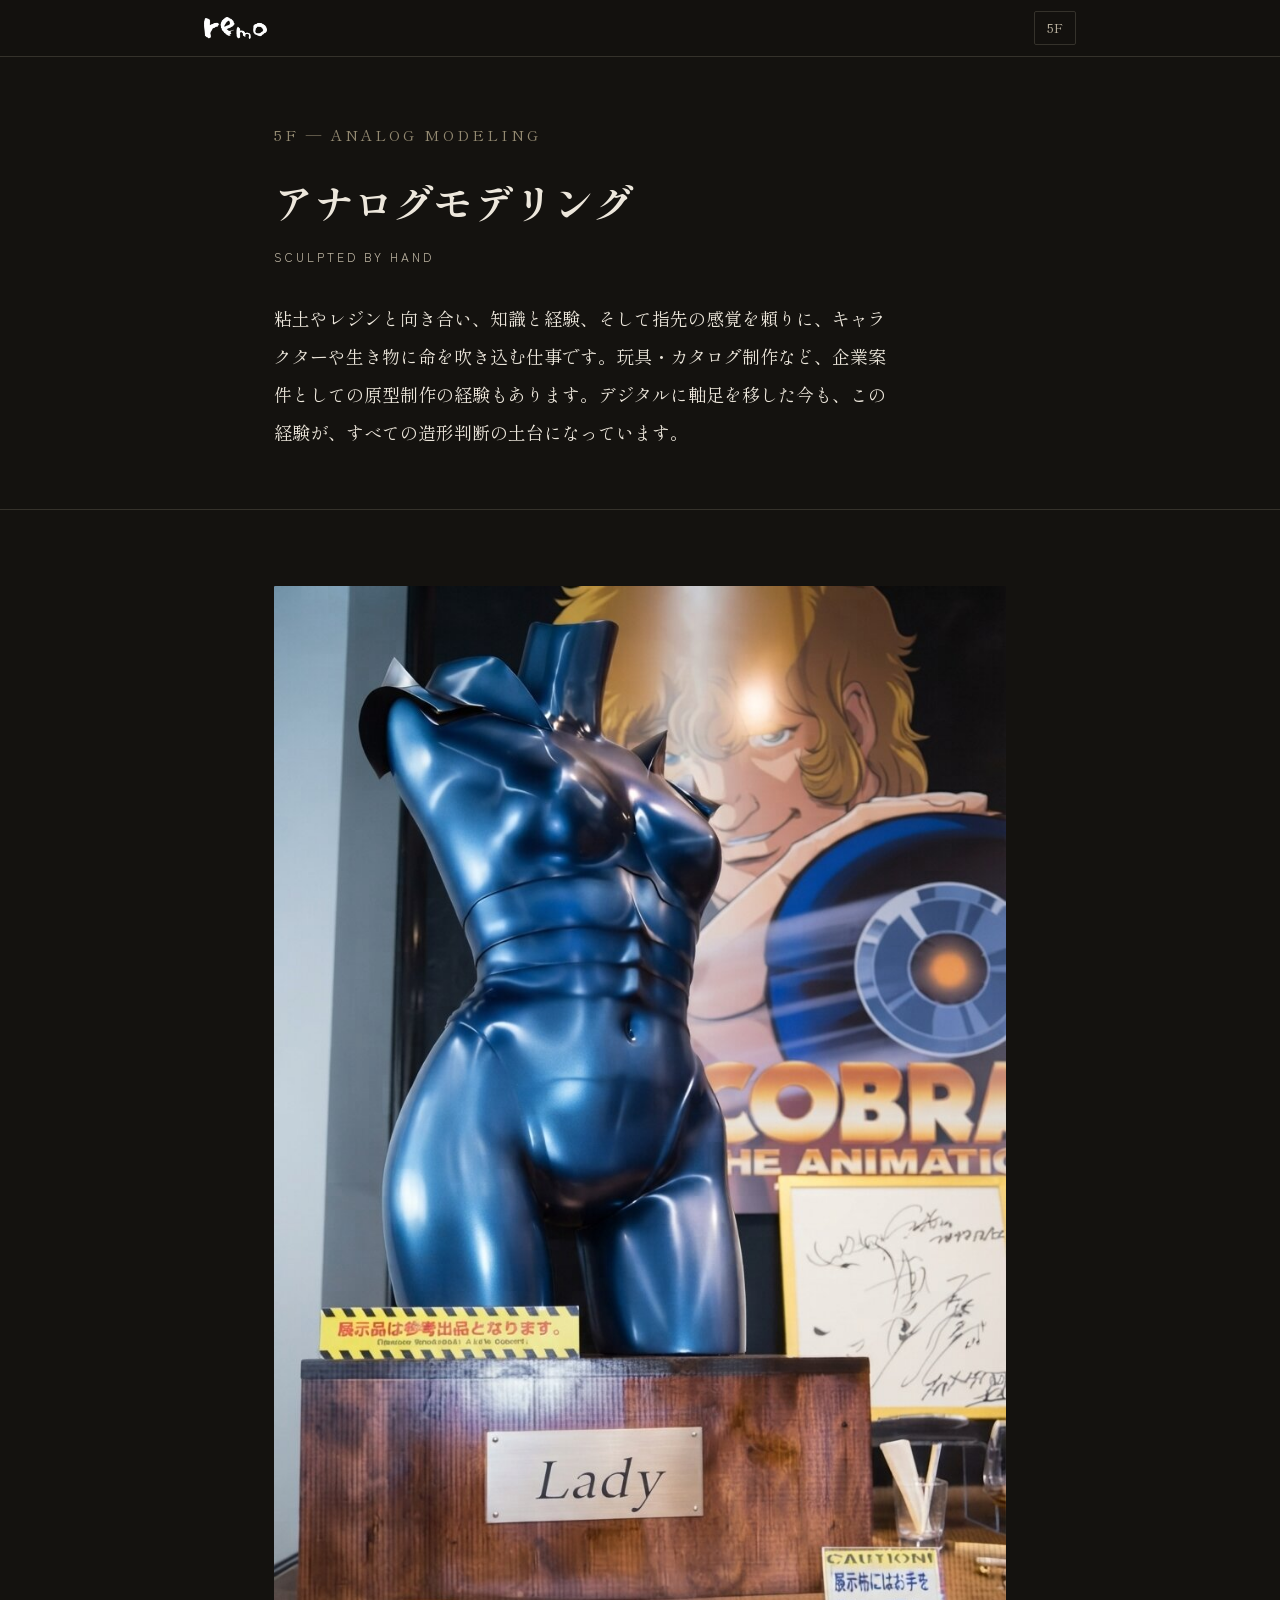
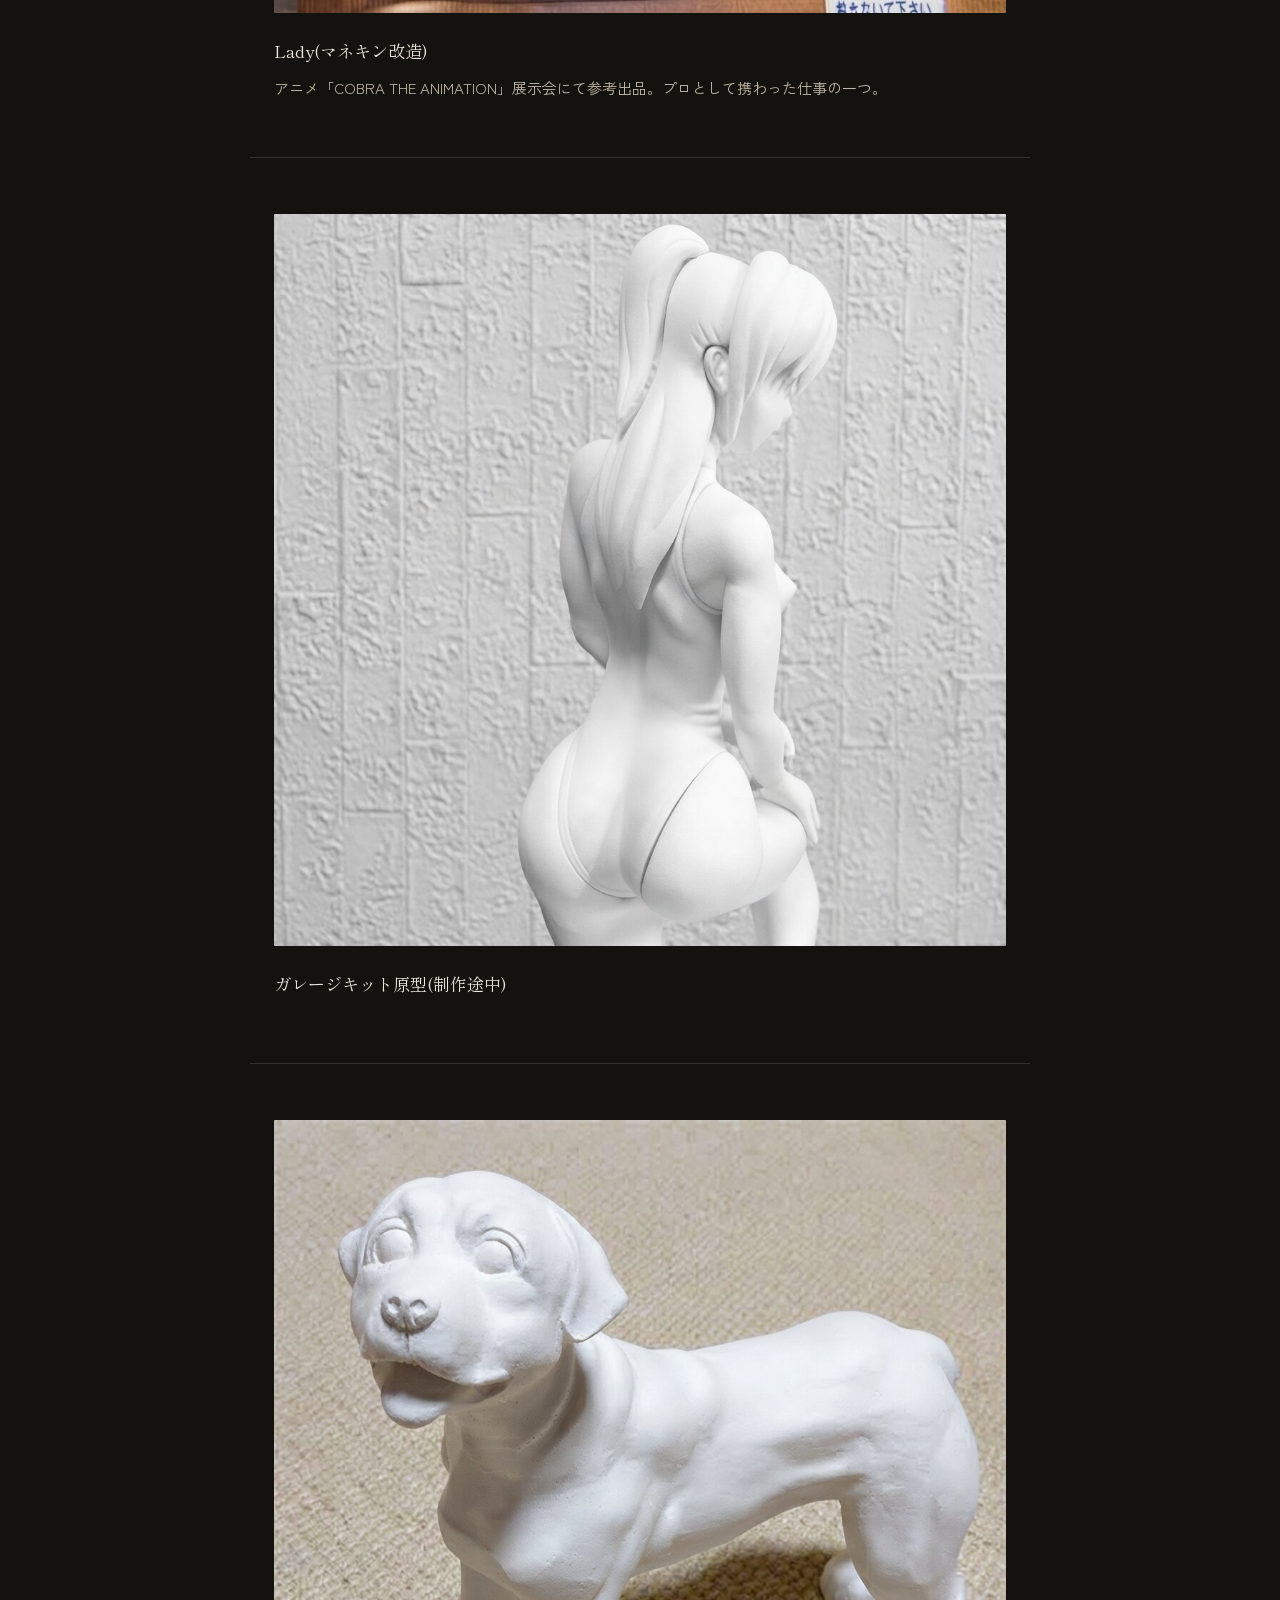
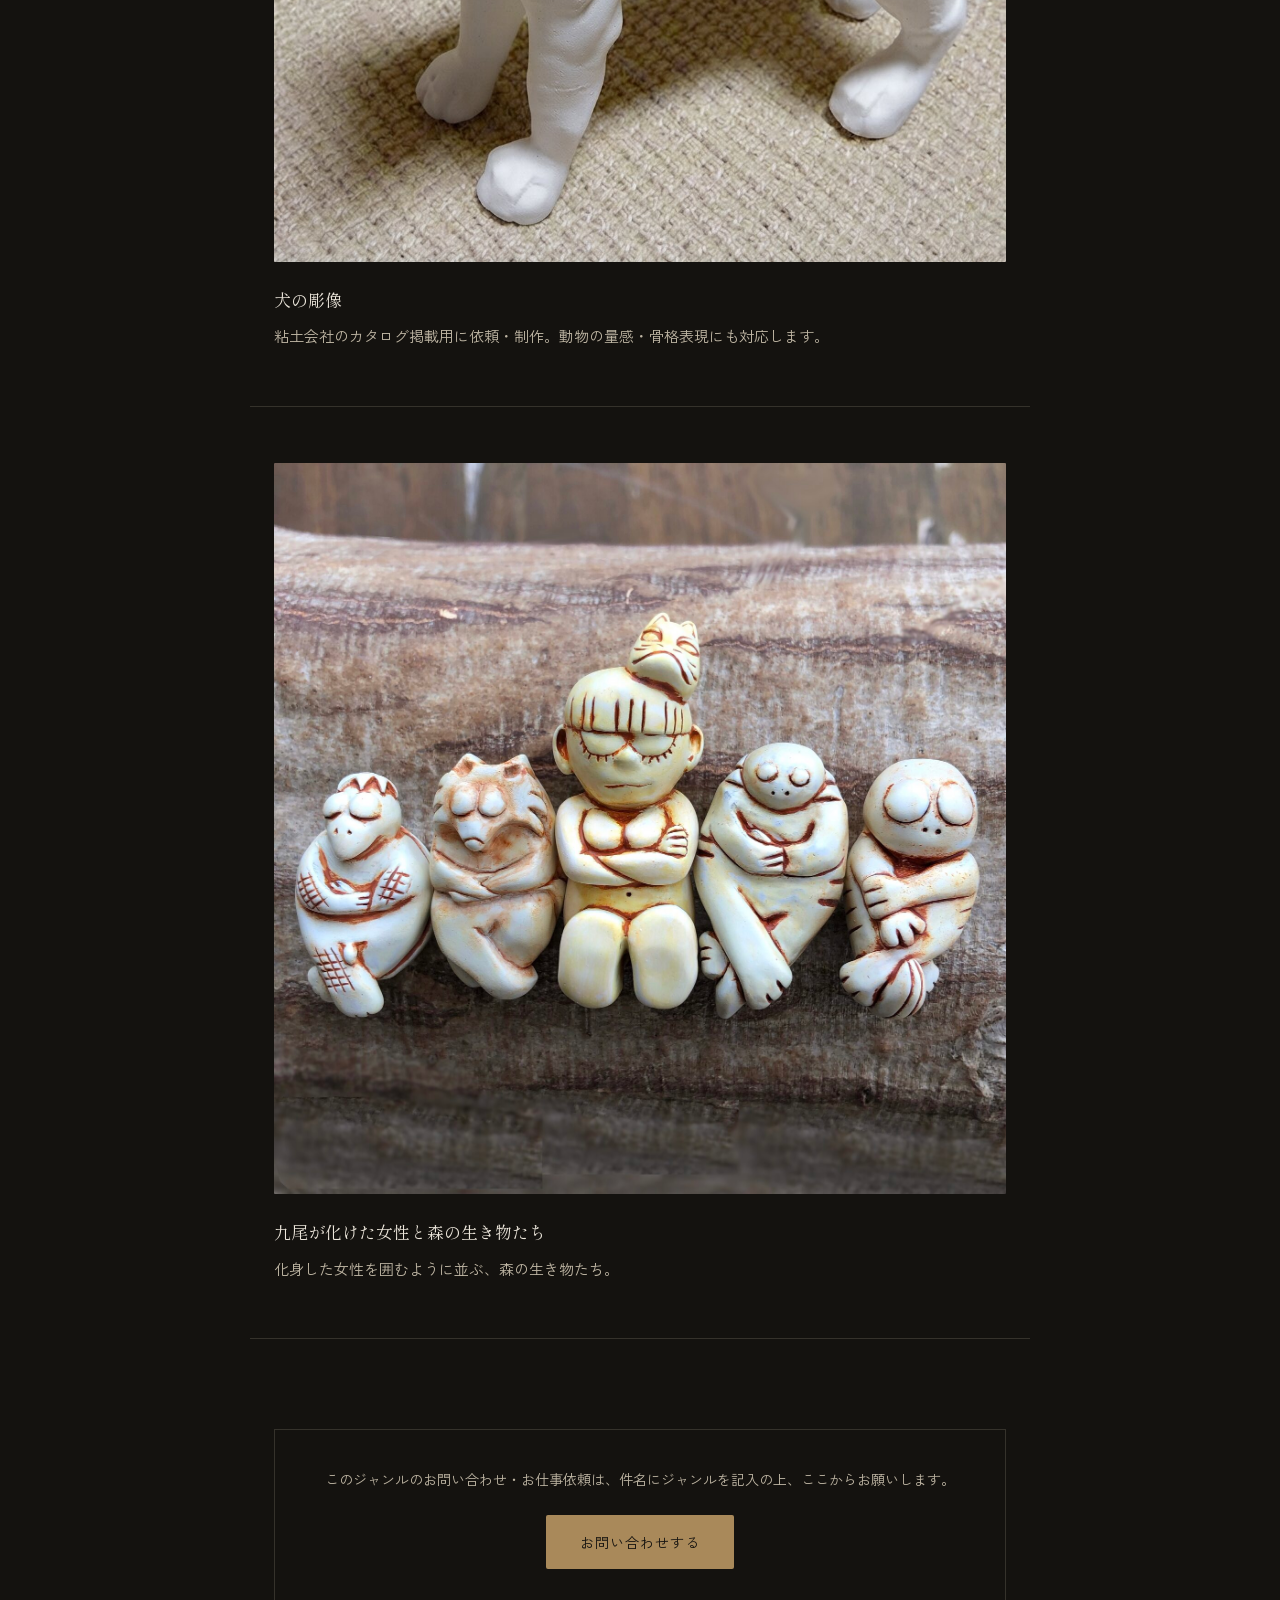
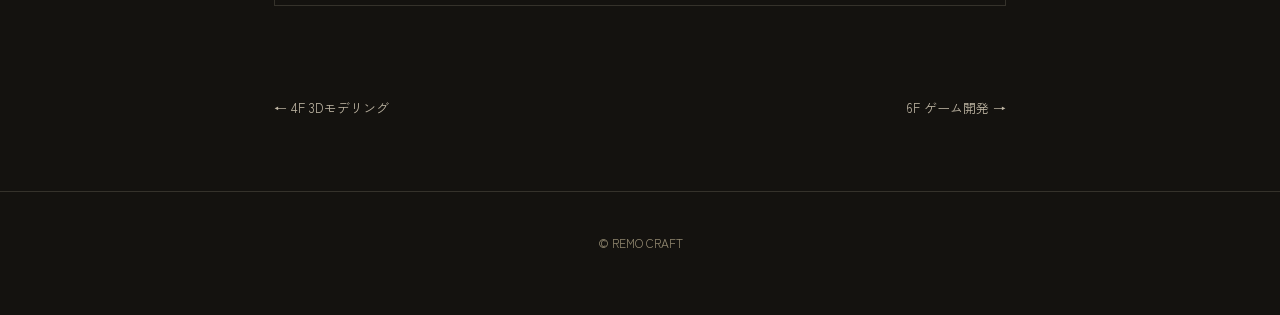
==== floors/analog-modeling.html @ 9d2c42b4 "Add files via upload" ====
<!DOCTYPE html>
<html lang="ja">
<head>
<meta charset="UTF-8">
<meta name="viewport" content="width=device-width, initial-scale=1.0">
<title>アナログモデリング | REMO CRAFT</title>
<link rel="preconnect" href="https://fonts.googleapis.com">
<link rel="preconnect" href="https://fonts.gstatic.com" crossorigin>
<link href="https://fonts.googleapis.com/css2?family=Caveat:wght@600&family=Shippori+Mincho:wght@500;700&family=Zen+Kaku+Gothic+New:wght@400;500&display=swap" rel="stylesheet">
<link rel="stylesheet" href="../assets/style.css">
</head>
<body>

<header class="site-header">
  <div class="wrap">
    <a href="../index.html" class="brand-mark"><img src="../assets/images/remo-logo.png" alt="remo"></a>
    <span class="floor-tag">5F</span>
  </div>
</header>

<section class="floor-hero">
  <div class="wrap">
    <p class="floor-num">5F ― ANALOG MODELING</p>
    <h1 class="floor-title-jp">アナログモデリング</h1>
    <p class="floor-title-en">SCULPTED BY HAND</p>
    <p class="lead">粘土やレジンと向き合い、知識と経験、そして指先の感覚を頼りに、キャラクターや生き物に命を吹き込む仕事です。玩具・カタログ制作など、企業案件としての原型制作の経験もあります。デジタルに軸足を移した今も、この経験が、すべての造形判断の土台になっています。</p>
  </div>
</section>

<section class="works">

  <article class="work">
    <img src="../assets/images/analog_lady_torso.jpg" alt="Ladyと題されたメタリックブルーのトルソー、COBRA THE ANIMATIONの展示会にて">
    <div>
      <p class="work-caption-title">Lady(マネキン改造)</p>
      <p class="work-caption-text">アニメ「COBRA THE ANIMATION」展示会にて参考出品。プロとして携わった仕事の一つ。</p>
    </div>
  </article>

  <article class="work">
    <img src="../assets/images/analog_garage_kit.jpg" alt="制作途中のガレージキット原型、白い状態の女性フィギュア">
    <div>
      <p class="work-caption-title">ガレージキット原型(制作途中)</p>
      <p class="work-caption-text"></p>
    </div>
  </article>

  <article class="work">
    <img src="../assets/images/analog_dog.jpg" alt="白い犬の彫像">
    <div>
      <p class="work-caption-title">犬の彫像</p>
      <p class="work-caption-text">粘土会社のカタログ掲載用に依頼・制作。動物の量感・骨格表現にも対応します。</p>
    </div>
  </article>

  <article class="work">
    <img src="../assets/images/analog_modeling04.jpg" alt="九尾が化けた女性を囲む森の生き物たちの原型">
    <div>
      <p class="work-caption-title">九尾が化けた女性と森の生き物たち</p>
      <p class="work-caption-text">化身した女性を囲むように並ぶ、森の生き物たち。</p>
    </div>
  </article>

</section>

<section class="cta">
  <div class="cta-box">
    <p>このジャンルのお問い合わせ・お仕事依頼は、件名にジャンルを記入の上、ここからお願いします。</p>
    <a class="cta-button" href="mailto:sun00shigeki@yahoo.co.jp?subject=【アナログモデリング】お問い合わせ">お問い合わせする</a>
  </div>
</section>

<div class="floor-nav">
  <a href="3d-modeling.html">← 4F 3Dモデリング</a>
  <a href="game.html">6F ゲーム開発 →</a>
</div>

<footer class="site-footer">© REMO CRAFT</footer>

</body>
</html>
---- assets/style.css ----
/* ==========================================================================
   REMO CRAFT — Museum Floor Directory
   Design tokens
   ========================================================================== */

:root{
  --bg:        #14120f;   /* gallery wall, warm near-black */
  --bg-panel:  #1c1a16;   /* slightly raised panel */
  --line:      #35322b;   /* hairline dividers */
  --ink:       #ede7dc;   /* warm off-white text */
  --ink-dim:   #bfb6a4;   /* muted secondary text */
  --ink-faint: #948a72;   /* floor numbers, tertiary */
  --silver:    #c7cbd1;   /* pewter accent — ties to silver jewelry */
  --silver-dim:#7d8188;
  --brass:     #a9895a;   /* rare warm accent, CTA */
  --brass-ink: #14120f;

  --serif: "Shippori Mincho", serif;
  --sans:  "Zen Kaku Gothic New", sans-serif;
  --hand:  "Caveat", cursive;

  --max: 780px;
  --gutter: 24px;
}

*{ box-sizing: border-box; }

html{ scroll-behavior: smooth; }

body{
  margin: 0;
  background: var(--bg);
  color: var(--ink);
  font-family: var(--sans);
  font-size: 17px;
  line-height: 1.9;
  -webkit-font-smoothing: antialiased;
}

@media (prefers-reduced-motion: reduce){
  html{ scroll-behavior: auto; }
  *{ animation: none !important; transition: none !important; }
}

img{ max-width: 100%; display: block; }

a{ color: inherit; }

.wrap{
  max-width: var(--max);
  margin: 0 auto;
  padding: 0 var(--gutter);
}

/* ---------- header / floor nav ---------- */

.site-header{
  position: sticky;
  top: 0;
  z-index: 10;
  background: rgba(20,18,15,0.92);
  backdrop-filter: blur(6px);
  border-bottom: 1px solid var(--line);
}

.site-header .wrap{
  display: flex;
  align-items: center;
  justify-content: space-between;
  height: 56px;
  max-width: 920px;
}

.brand-mark{
  display: block;
  text-decoration: none;
}

.brand-mark img{
  height: 22px;
  width: auto;
  display: block;
}

.floor-tag{
  font-family: var(--serif);
  font-size: 13px;
  color: var(--ink-dim);
  border: 1px solid var(--line);
  padding: 4px 12px;
  border-radius: 2px;
}

/* ---------- hero (top page) ---------- */

.hero{
  min-height: 78vh;
  display: flex;
  flex-direction: column;
  align-items: center;
  justify-content: center;
  text-align: center;
  padding: 80px var(--gutter) 60px;
  border-bottom: 1px solid var(--line);
}

.hero .logo{
  margin: 0;
  width: min(70vw, 420px);
}

.hero .presented{
  margin-top: 18px;
  font-size: 12px;
  letter-spacing: 4px;
  color: var(--ink-faint);
}

.hero-copy{
  max-width: 640px;
  margin: 56px auto 0;
  padding: 0 var(--gutter);
  text-align: left;
}

.hero-copy p{
  font-family: var(--serif);
  font-size: 19px;
  line-height: 2.05;
  color: var(--ink);
  margin: 0 0 6px;
}

.hero-copy .credit{
  font-family: var(--sans);
  font-size: 13px;
  color: var(--ink-dim);
  margin-top: 22px;
}

/* ---------- floor directory (top page list) ---------- */

.directory{
  padding: 70px 0 100px;
}

.directory-title{
  font-family: var(--serif);
  font-size: 14px;
  letter-spacing: 3px;
  color: var(--ink-faint);
  margin: 0 0 8px;
  padding: 0 var(--gutter);
  max-width: 920px;
  margin-left: auto;
  margin-right: auto;
}

.directory-list{
  max-width: 920px;
  margin: 0 auto;
  border-top: 1px solid var(--line);
}

.directory-row{
  display: grid;
  grid-template-columns: 64px 1fr auto;
  align-items: baseline;
  gap: 18px;
  padding: 26px var(--gutter);
  border-bottom: 1px solid var(--line);
  text-decoration: none;
  color: var(--ink);
  transition: background 0.2s ease;
}

.directory-row:hover{ background: var(--bg-panel); }
.directory-row:hover .row-en{ color: var(--silver); }

.row-num{
  font-family: var(--serif);
  font-size: 22px;
  color: var(--ink-faint);
}

.row-text{ min-width: 0; }

.row-jp{
  font-family: var(--serif);
  font-size: 20px;
}

.row-en{
  display: block;
  font-size: 12px;
  letter-spacing: 2px;
  color: var(--ink-dim);
  margin-top: 4px;
  transition: color 0.2s ease;
}

.row-hook{
  font-size: 14px;
  color: var(--ink-dim);
  text-align: right;
  max-width: 220px;
  display: none;
}

@media (min-width: 640px){
  .row-hook{ display: block; }
}

/* ---------- floor page ---------- */

.floor-hero{
  padding: 64px var(--gutter) 40px;
  border-bottom: 1px solid var(--line);
}

.floor-hero .wrap{ max-width: var(--max); }

.floor-num{
  font-family: var(--serif);
  font-size: 15px;
  letter-spacing: 3px;
  color: var(--ink-faint);
  margin: 0 0 14px;
}

.floor-title-jp{
  font-family: var(--serif);
  font-size: clamp(28px, 5vw, 40px);
  margin: 0 0 6px;
}

.floor-title-en{
  font-size: 12px;
  letter-spacing: 3px;
  color: var(--ink-dim);
  margin: 0 0 32px;
}

.lead{
  font-family: var(--serif);
  font-size: 18px;
  line-height: 2.1;
  color: var(--ink);
  max-width: 620px;
}

/* gallery of works */

.works{
  padding: 20px 0 30px;
}

.work{
  max-width: var(--max);
  margin: 0 auto;
  padding: 56px var(--gutter);
  border-bottom: 1px solid var(--line);
  display: grid;
  gap: 22px;
}

.work img, .work .placeholder{
  border-radius: 1px;
}

.work .placeholder{
  width: 100%;
  aspect-ratio: 4/3;
  background: var(--bg-panel);
  border: 1px dashed var(--line);
  display: flex;
  align-items: center;
  justify-content: center;
  color: var(--ink-faint);
  font-size: 13px;
  text-align: center;
  padding: 20px;
}

.work-caption-title{
  font-family: var(--serif);
  font-size: 17px;
  margin: 0 0 6px;
}

.work-caption-text{
  font-size: 15px;
  color: var(--ink-dim);
  line-height: 1.85;
  margin: 0;
}

/* image grid for multi-photo entries */

.work-grid{
  display: grid;
  grid-template-columns: repeat(2, 1fr);
  gap: 8px;
}

.work-grid img{ width: 100%; height: 100%; object-fit: cover; aspect-ratio: 1; }

/* ---------- contact CTA ---------- */

.cta{
  max-width: var(--max);
  margin: 0 auto;
  padding: 60px var(--gutter) 90px;
}

.cta-box{
  border: 1px solid var(--line);
  padding: 36px 30px;
  text-align: center;
}

.cta-box p{
  font-size: 14px;
  color: var(--ink-dim);
  line-height: 1.9;
  margin: 0 0 22px;
}

.cta-button{
  display: inline-block;
  font-family: var(--sans);
  font-size: 14px;
  letter-spacing: 1px;
  color: var(--brass-ink);
  background: var(--brass);
  padding: 14px 34px;
  text-decoration: none;
  border-radius: 2px;
  transition: opacity 0.2s ease;
}

.cta-button:hover{ opacity: 0.85; }

.floor-nav{
  display: flex;
  justify-content: space-between;
  max-width: var(--max);
  margin: 0 auto;
  padding: 0 var(--gutter) 70px;
  font-size: 13px;
  color: var(--ink-dim);
}

.floor-nav a{ text-decoration: none; color: var(--ink-dim); }
.floor-nav a:hover{ color: var(--silver); }

/* ---------- profile floor ---------- */

.profile-grid{
  max-width: var(--max);
  margin: 0 auto;
  padding: 20px var(--gutter) 40px;
  display: grid;
  gap: 34px;
}

@media (min-width: 640px){
  .profile-grid{
    grid-template-columns: 220px 1fr;
    align-items: start;
  }
}

.profile-photo-img{
  width: 100%;
  aspect-ratio: 1;
  object-fit: cover;
  border: 1px solid var(--line);
}

.profile-name{
  font-family: var(--serif);
  font-size: 20px;
  color: var(--ink);
  margin: 0 0 20px;
}

.profile-body p{
  font-size: 15px;
  color: var(--ink);
  line-height: 1.95;
}

/* ---------- links floor ---------- */

.link-list{
  max-width: var(--max);
  margin: 0 auto;
  padding: 10px var(--gutter) 40px;
  border-top: 1px solid var(--line);
}

.link-row{
  display: flex;
  align-items: center;
  gap: 20px;
  padding: 20px 0;
  border-bottom: 1px solid var(--line);
  text-decoration: none;
  color: var(--ink);
}

.link-logo{
  width: 72px;
  height: 72px;
  object-fit: contain;
  background: #fff;
  border-radius: 2px;
  flex-shrink: 0;
  padding: 4px;
}

.link-row:hover .link-name{ color: var(--silver); }

.link-name{
  font-family: var(--serif);
  font-size: 19px;
  transition: color 0.2s ease;
}

.link-desc{
  font-size: 14px;
  color: var(--ink-dim);
  margin-top: 6px;
}

/* ---------- footer ---------- */

.site-footer{
  text-align: center;
  padding: 40px var(--gutter) 60px;
  font-size: 12px;
  color: var(--ink-faint);
  border-top: 1px solid var(--line);
}
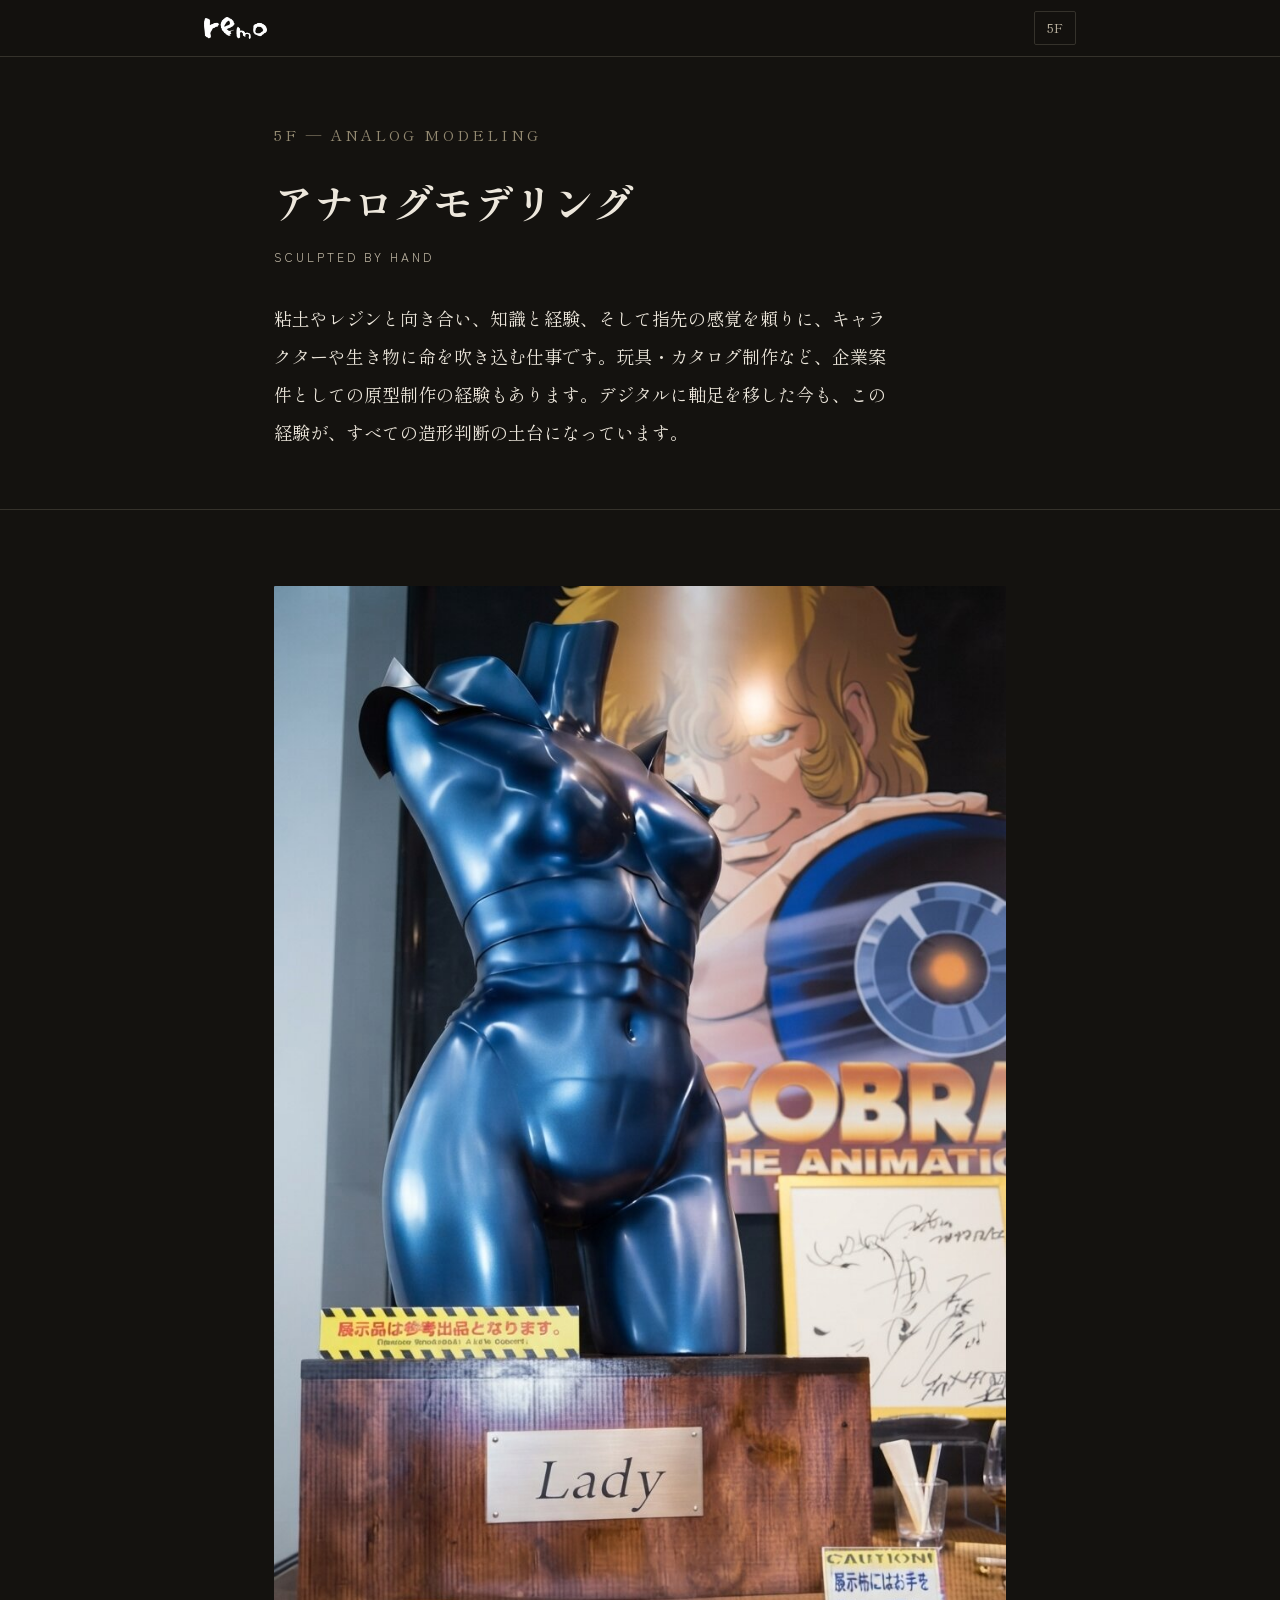
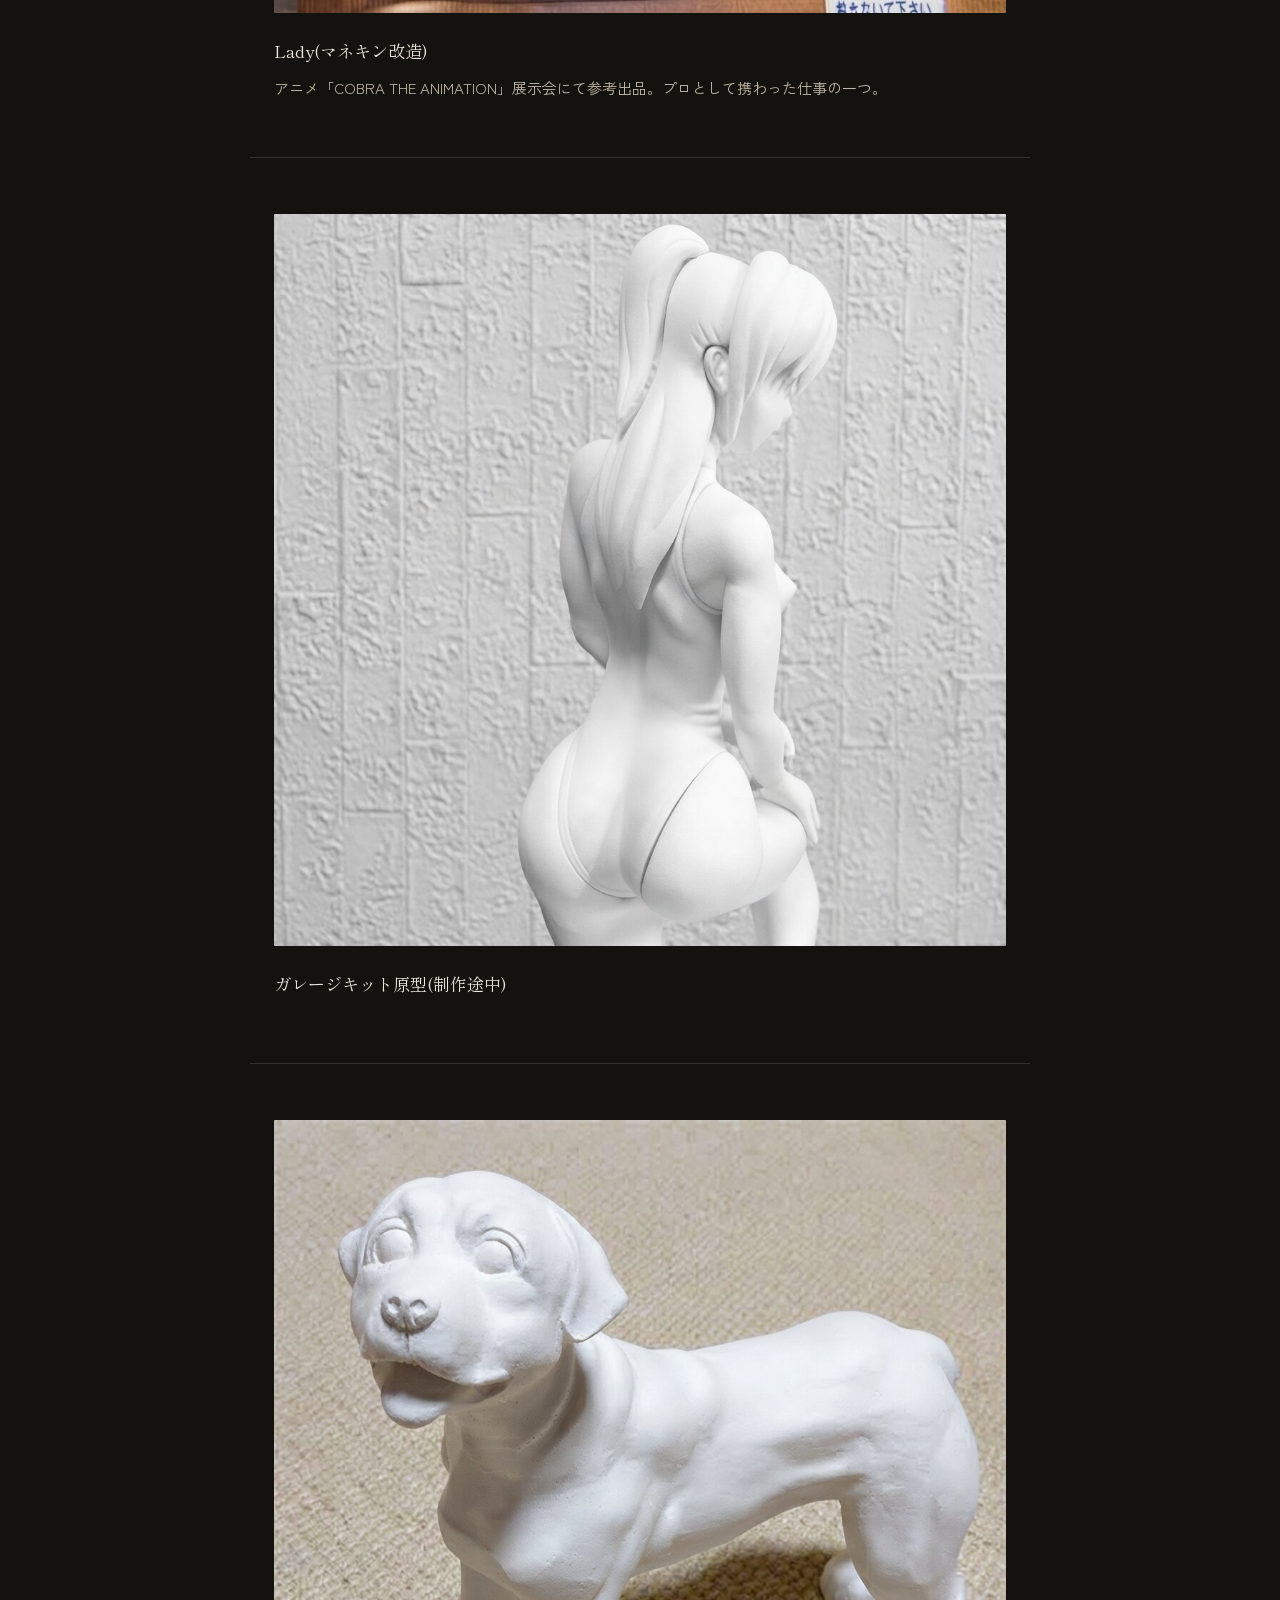
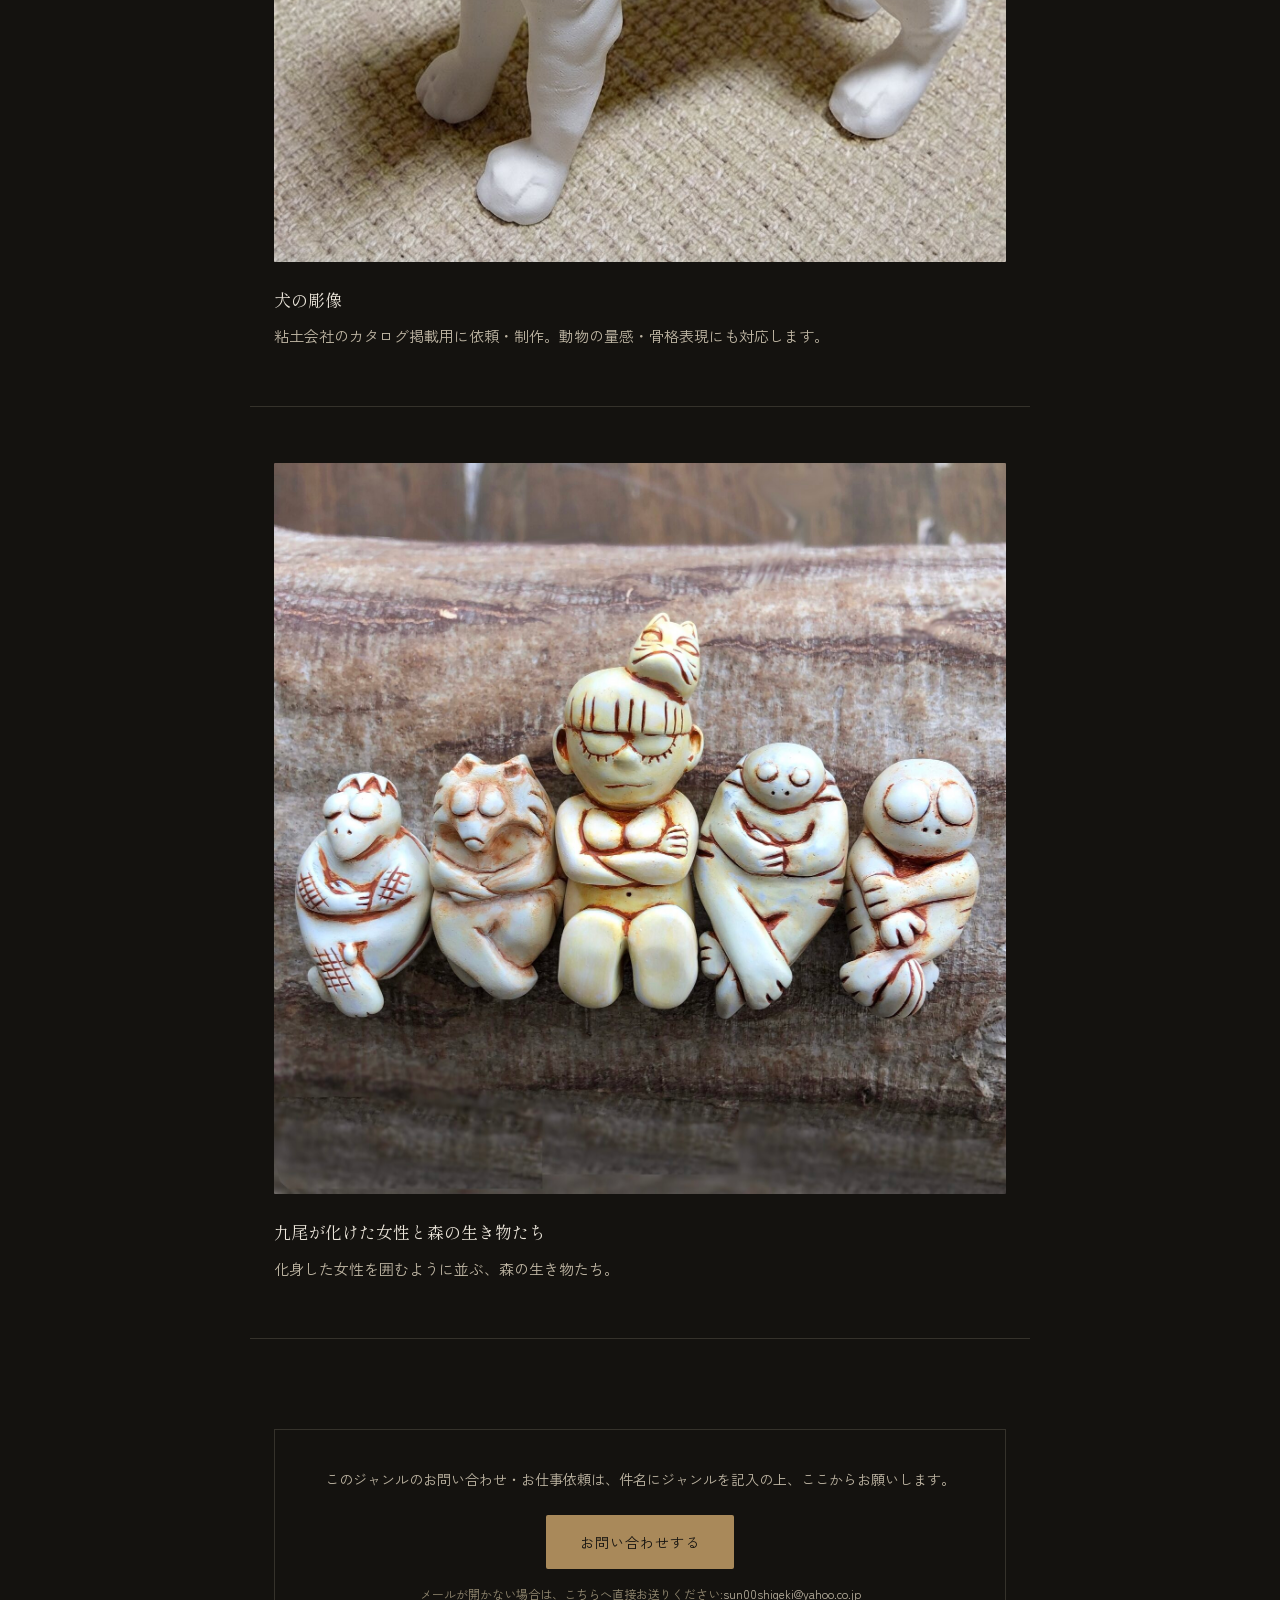
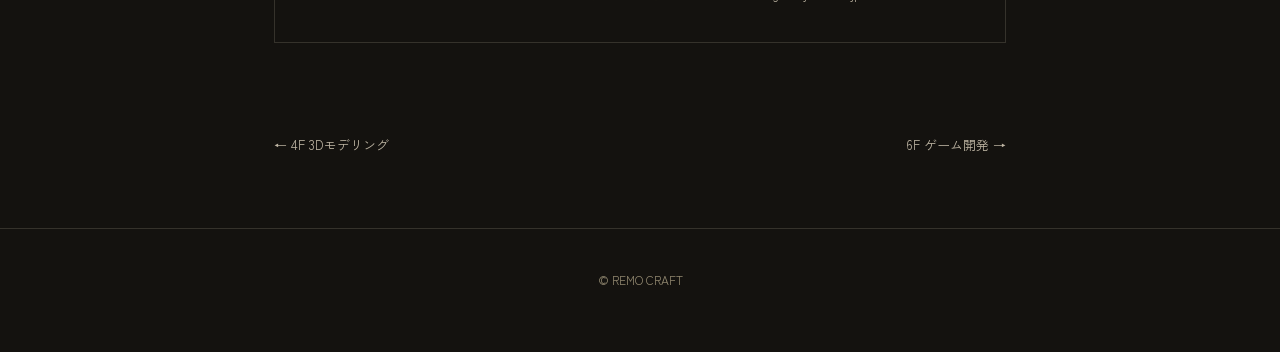
==== commit 243a17cd: "Add files via upload" ====
--- a/floors/analog-modeling.html
+++ b/floors/analog-modeling.html
@@ -67,6 +67,7 @@
   <div class="cta-box">
     <p>このジャンルのお問い合わせ・お仕事依頼は、件名にジャンルを記入の上、ここからお願いします。</p>
     <a class="cta-button" href="mailto:sun00shigeki@yahoo.co.jp?subject=【アナログモデリング】お問い合わせ">お問い合わせする</a>
+    <span class="cta-fallback">メールが開かない場合は、こちらへ直接お送りください:<span>sun00shigeki@yahoo.co.jp</span></span>
   </div>
 </section>
 
--- a/assets/style.css
+++ b/assets/style.css
@@ -341,6 +341,18 @@
 
 .cta-button:hover{ opacity: 0.85; }
 
+.cta-fallback{
+  display: block;
+  margin-top: 14px;
+  font-size: 12px;
+  color: var(--ink-faint);
+}
+
+.cta-fallback span{
+  color: var(--ink-dim);
+  user-select: all;
+}
+
 .floor-nav{
   display: flex;
   justify-content: space-between;
